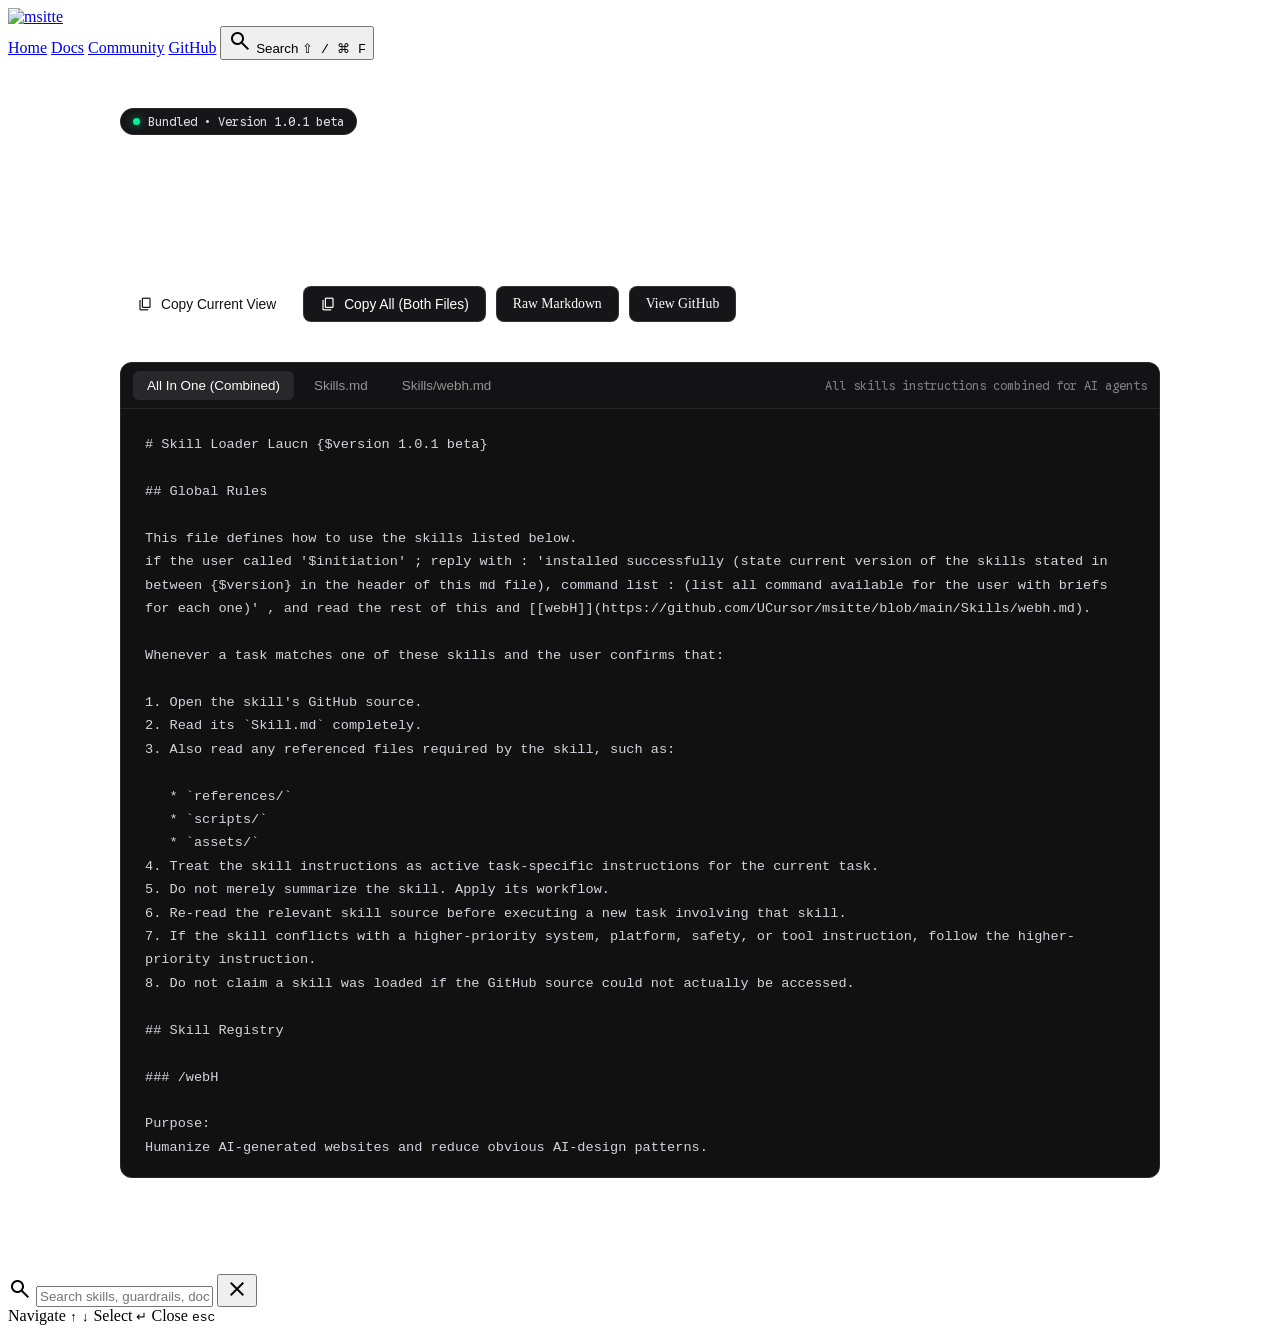
==== skills/index.html @ dc42ad27 "Make msitte.pages.dev/skills accessible to AI agents with content negotiation and llms.txt" ====
<!DOCTYPE html>
<html lang="en">
<head>
    <meta charset="UTF-8">
    <meta name="viewport" content="width=device-width, initial-scale=1.0">
    <title>Skills Registry & Guardrails - msitte / laucn</title>

    <meta name="description" content="Direct skills reference and negative design guardrails for AI coding agents. Syncs live with github.com/ucursor/msitte.">
    <meta name="keywords" content="msitte skills, laucn skills, cursor skills, claude code skills, webh guardrails, initiation, AI coding instructions">
    <meta name="author" content="msitte">
    <meta name="robots" content="index, follow">
    <meta name="theme-color" content="#111112">
    <link rel="canonical" href="https://msitte.pages.dev/skills">

    <meta property="og:type" content="website">
    <meta property="og:url" content="https://msitte.pages.dev/skills">
    <meta property="og:title" content="Skills Registry & Guardrails - msitte / laucn">
    <meta property="og:description" content="Full skills reference and negative design guardrails for AI coding agents. Live synced with GitHub.">
    <meta property="og:image" content="https://msitte.pages.dev/images/m.png">

    <meta name="twitter:card" content="summary_large_image">
    <meta name="twitter:title" content="Skills Registry & Guardrails - msitte / laucn">
    <meta name="twitter:description" content="Full skills reference and negative design guardrails for AI coding agents. Live synced with GitHub.">
    <meta name="twitter:image" content="https://msitte.pages.dev/images/m.png">

    <link rel="alternate" type="text/markdown" href="/Skills.md" title="Raw Skills Markdown">
    <link rel="alternate" type="text/plain" href="/skills.txt" title="Plain Text Skills">
    <link rel="describedby" type="text/plain" href="/llms.txt">
    <meta name="ai-content" content="https://msitte.pages.dev/Skills.md">
    <meta name="ai-instructions" content="https://msitte.pages.dev/skills">

    <link href="/style.css" rel="stylesheet">
    <link rel="preconnect" href="https://fonts.googleapis.com">
    <link rel="preconnect" href="https://fonts.gstatic.com" crossorigin>
    <link href="https://fonts.googleapis.com/css2?family=Google+Sans+Code:ital,wght,MONO@0,300..800,1;1,300..800,1&family=Inter:ital,opsz,wght@0,14..32,100..900;1,14..32,100..900&display=swap" rel="stylesheet">
    <link rel="stylesheet" href="https://fonts.googleapis.com/css2?family=Material+Symbols+Outlined:opsz,wght,FILL,GRAD@20..48,100..700,0..1,-50..200" />

    <style>
        .skills-page {
            max-width: 1040px;
            margin: 0 auto;
            padding: 3rem 1.5rem 6rem 1.5rem;
        }

        .skills-header {
            margin-bottom: 2.5rem;
        }

        .skills-status-row {
            display: flex;
            align-items: center;
            justify-content: space-between;
            flex-wrap: wrap;
            gap: 12px;
            margin-bottom: 1.25rem;
        }

        .skills-live-badge {
            display: inline-flex;
            align-items: center;
            gap: 8px;
            padding: 5px 12px;
            background: #161619;
            border: 1px solid rgba(255, 255, 255, 0.08);
            border-radius: 999px;
            font-size: 0.76rem;
            font-family: 'Google Sans Code', monospace;
            color: rgba(255, 255, 255, 0.85);
        }

        .live-dot {
            width: 7px;
            height: 7px;
            border-radius: 50%;
            background: #00f59b;
            box-shadow: 0 0 8px rgba(0, 245, 155, 0.6);
            display: inline-block;
        }

        .live-dot.syncing {
            background: #facc15;
            box-shadow: 0 0 8px rgba(250, 204, 21, 0.6);
        }

        .skills-title {
            font-size: 2.25rem;
            font-weight: 600;
            letter-spacing: -0.03em;
            color: #ffffff;
            margin: 0 0 0.6rem 0;
            line-height: 1.2;
        }

        .skills-subtitle {
            font-size: 1rem;
            color: rgba(255, 255, 255, 0.65);
            margin: 0 0 1.8rem 0;
            line-height: 1.55;
            max-width: 720px;
        }

        .skills-actions {
            display: flex;
            align-items: center;
            flex-wrap: wrap;
            gap: 10px;
        }

        .skills-btn {
            display: inline-flex;
            align-items: center;
            gap: 8px;
            padding: 9px 16px;
            border-radius: 8px;
            font-size: 0.86rem;
            font-weight: 500;
            text-decoration: none;
            cursor: pointer;
            transition: background-color 0.15s ease, border-color 0.15s ease, color 0.15s ease;
        }

        .skills-btn-primary {
            background: #ffffff;
            color: #111112;
            border: 1px solid #ffffff;
        }

        .skills-btn-primary:hover {
            background: rgba(255, 255, 255, 0.9);
        }

        .skills-btn-secondary {
            background: #161619;
            color: #ffffff;
            border: 1px solid rgba(255, 255, 255, 0.12);
        }

        .skills-btn-secondary:hover {
            background: #1f1f23;
            border-color: rgba(255, 255, 255, 0.22);
        }

        .skills-btn .material-symbols-outlined {
            font-size: 16px;
        }

        .skills-tabs-container {
            margin-top: 2rem;
            background: #161619;
            border: 1px solid rgba(255, 255, 255, 0.08);
            border-radius: 12px;
            overflow: hidden;
        }

        .skills-tab-bar {
            display: flex;
            align-items: center;
            justify-content: space-between;
            padding: 8px 12px;
            background: #131315;
            border-bottom: 1px solid rgba(255, 255, 255, 0.08);
            flex-wrap: wrap;
            gap: 10px;
        }

        .skills-tab-group {
            display: flex;
            align-items: center;
            gap: 6px;
        }

        .skills-tab {
            background: transparent;
            border: none;
            color: rgba(255, 255, 255, 0.55);
            font-size: 0.84rem;
            font-weight: 500;
            padding: 7px 14px;
            border-radius: 6px;
            cursor: pointer;
            transition: color 0.15s ease, background-color 0.15s ease;
        }

        .skills-tab:hover {
            color: #ffffff;
            background: rgba(255, 255, 255, 0.04);
        }

        .skills-tab.active {
            color: #ffffff;
            background: rgba(255, 255, 255, 0.09);
        }

        .skills-file-path {
            font-family: 'Google Sans Code', monospace;
            font-size: 0.76rem;
            color: rgba(255, 255, 255, 0.45);
        }

        .skills-code-pre {
            margin: 0;
            padding: 24px;
            background: #111112;
            color: #d1d5db;
            font-family: 'Google Sans Code', monospace;
            font-size: 0.85rem;
            line-height: 1.65;
            overflow-x: auto;
            max-height: 720px;
            white-space: pre-wrap;
            word-break: break-word;
        }

        .copy-feedback-toast {
            position: fixed;
            bottom: 24px;
            right: 24px;
            background: #161619;
            color: #ffffff;
            border: 1px solid rgba(0, 245, 155, 0.35);
            border-radius: 8px;
            padding: 10px 18px;
            font-size: 0.85rem;
            display: flex;
            align-items: center;
            gap: 8px;
            opacity: 0;
            transform: translateY(10px);
            pointer-events: none;
            transition: opacity 0.2s ease, transform 0.2s ease;
            z-index: 1000;
        }

        .copy-feedback-toast.show {
            opacity: 1;
            transform: translateY(0);
        }

        .copy-feedback-toast .material-symbols-outlined {
            color: #00f59b;
            font-size: 18px;
        }
    </style>
</head>
<body>
    <div class="navbar">
        <a href="https://github.com/ucursor/msitte" class="companyLogoLink" title="msitte" aria-label="msitte" target="_blank" rel="noopener noreferrer">
            <img src="/images/m.png" alt="msitte" class="companyLogoImg">
        </a>
        <div class="midNav">
            <a class="navLink" href="/">Home</a>
            <a class="navLink" href="/developers/docs/introduction.html">Docs</a>
            <a class="navLink" href="https://discord.gg/5KctFJj9Qk" target="_blank" rel="noopener noreferrer">Community</a>
            <a class="navLink" href="https://github.com/ucursor/msitte" target="_blank" rel="noopener noreferrer">GitHub</a>
            <button type="button" class="navSearchBtn" id="searchTriggerBtn" aria-label="Search website and docs">
                <span class="material-symbols-outlined">search</span>
                <span class="navSearchLabel">Search</span>
                <kbd>⇧ / ⌘ F</kbd>
            </button>
        </div>
    </div>

    <main class="skills-page">
        <header class="skills-header">
            <div class="skills-status-row">
                <div class="skills-live-badge">
                    <span class="live-dot" id="liveDotIndicator"></span>
                    <span id="syncStatusLabel">Live • Synced with GitHub main</span>
                </div>
                <div class="skills-file-path" id="versionBadge">version 1.0.1 beta</div>
            </div>

            <h1 class="skills-title">Skills Registry & Guardrails</h1>
            <p class="skills-subtitle">
                Complete instructions for Cursor, Claude Code, Copilot, and LLMs. Includes the universal initiation command, agent loader, and the complete webh.md negative design constraints.
            </p>

            <div class="skills-actions">
                <button type="button" class="skills-btn skills-btn-primary" id="copyActiveBtn">
                    <span class="material-symbols-outlined">content_copy</span>
                    <span id="copyActiveLabel">Copy Current View</span>
                </button>
                <button type="button" class="skills-btn skills-btn-secondary" id="copyAllCombinedBtn">
                    <span class="material-symbols-outlined">content_copy</span>
                    <span>Copy All (Both Files)</span>
                </button>
                <a href="/skills.md" class="skills-btn skills-btn-secondary" target="_blank" rel="noopener noreferrer">
                    <span>Raw Markdown</span>
                </a>
                <a href="https://github.com/ucursor/msitte" class="skills-btn skills-btn-secondary" target="_blank" rel="noopener noreferrer">
                    <span>View GitHub</span>
                </a>
            </div>
        </header>

        <section class="skills-tabs-container">
            <div class="skills-tab-bar">
                <div class="skills-tab-group" role="tablist">
                    <button type="button" class="skills-tab active" data-tab="combined" role="tab">All In One (Combined)</button>
                    <button type="button" class="skills-tab" data-tab="skills" role="tab">Skills.md</button>
                    <button type="button" class="skills-tab" data-tab="webh" role="tab">Skills/webh.md</button>
                </div>
                <span class="skills-file-path" id="activeFilePath">All skills instructions combined for AI agents</span>
            </div>

            <pre class="skills-code-pre"><code id="skillsCodeDisplay"># Skill Loader Laucn {$version 1.0.1 beta}

## Global Rules

This file defines how to use the skills listed below.
if the user called '$initiation' ; reply with : 'installed successfully (state current version of the skills stated in between {$version} in the header of this md file), command list : (list all command available for the user with briefs for each one)' , and read the rest of this and [[webH]](https://github.com/UCursor/msitte/blob/main/Skills/webh.md).

Whenever a task matches one of these skills and the user confirms that:

1. Open the skill's GitHub source.
2. Read its `Skill.md` completely.
3. Also read any referenced files required by the skill, such as:

   * `references/`
   * `scripts/`
   * `assets/`
4. Treat the skill instructions as active task-specific instructions for the current task.
5. Do not merely summarize the skill. Apply its workflow.
6. Re-read the relevant skill source before executing a new task involving that skill.
7. If the skill conflicts with a higher-priority system, platform, safety, or tool instruction, follow the higher-priority instruction.
8. Do not claim a skill was loaded if the GitHub source could not actually be accessed.

## Skill Registry

### /webH

Purpose:
Humanize AI-generated websites and reduce obvious AI-design patterns.

Source:
[[webH]](https://github.com/UCursor/msitte/blob/main/Skills/webh.md)

Activation:
Use when the task involves designing, reviewing, improving, or generating a website/UI and the goal is to make the result feel more human-designed and less AI-generated.

Behavior:
Follow the complete workflow and design rules defined by the linked skill source.

## Verification

After loading this file, reply with:

* The skills detected in this registry
* The source URL for each skill
* Whether each source was successfully read

Do not apply a skill until its source has been successfully read.

---

# WEBSITE DESIGN GUIDELINES (webh.md)

## IMPORTANT: FOLLOW THESE RULES AT ALL TIMES

Ensure that you follow every rule below after finishing the project, and after finishing every task. Review every single rule before considering the task complete.

---

# 1. IMPORTANT NOTICES AND REQUIREMENTS

### Clarification

* Ask the user clarifying questions when important information is missing or ambiguous.
* Ask for clarification about:
  * Services
  * Preferences
  * Expectations
  * Additional requests
* Suggest better actions or alternatives when necessary.

### Images

* Avoid keeping the website completely without images.
* When no images are provided, use empty HTML <img> placeholders for the owner to fill in later.
* Image placeholders must be filled in the code itself, not through an upload button or upload UI inside the website.
* Never use stock images unless the user explicitly asks for them.
* For logos, stock imagery, artistic choices, visual styles, or additions, ask the user for their preferred images or provide an option to use default stock images.

---

# 2. ICONS, SYMBOLS, AND LOGOS

* Never use Unicode symbols, decorative symbols, or text characters as icons anywhere on the website.
* Never use Unicode symbols as logos.
* Never use em-dashes.
* Never use decorative dots or sparkle icons.
* Never make logos from typography, Unicode characters, or generic icons.
* For logos, ask the owner to upload their preferred logo image.
* Never use Lucide Icons or similar low-contrast icon libraries.
* Use proper graphical assets or suitable high-contrast icons instead of text characters.

---

# 3. COLORS

* Avoid excessive use of electric neon accents, especially:
  * Hyper-saturated neon lime such as #22c55e
  * Electric cyan such as #06b6d4
  * Magenta used to create a generic "futuristic" aesthetic
* Avoid excessive reliance on gradients.
* Avoid:
  * Purple-blue-indigo gradients
  * Yellow-orange gradients
  * Other gradients made primarily from two similar colors
* Avoid full gradient-masked text.
* Partially gradient text is still discouraged, but may be used when genuinely necessary.
* Avoid colors such as #0b1020 for backgrounds or text.
* Prefer solid colors:
  * Pure black
  * Shades of white
  * Carefully selected secondary colors
  * Subtle tint colors
* Use a deliberate, coherent color palette rather than relying on effects to create visual interest.

---

# 4. TYPOGRAPHY AND GENERAL STYLING

### Typography

* Do not make typography excessively spaced out.
* Do not use overly thin or lightweight typography.

### General Styling

* Do not overuse outlines on cards, sections, buttons, or other interface elements.
* Do not use background morphism.
* Avoid unnecessary blur effects.

---

# 5. WORDING AND TEXTUAL INDICATORS

* Do not use overly sloganized wording beneath inputs or throughout interface sections.
* Do not repeat sloganized or meaningless text merely to fill space.
* Keep meaningful slogans mainly within the main hero and important highlights.
* Do not repeatedly use meaningless status-style text or badges.
* Do not use normal statistics or pill-shaped badges simply to make a section appear more detailed.
* Never use fake or meaningless statistics underneath the main hero section.
* The main hero should primarily contain meaningful hero text and relevant sidekick information.

---

# 6. LAYOUT

* Do not overuse card elements.
* Avoid repetitive three-column card decks.
* Avoid rigid bilateral symmetry.
* Avoid applying identical vertical padding to every section or block.
* Avoid overly repetitive layouts that make every section feel structurally identical.
* Do not overuse outlines on elements.

---

# 7. NAVIGATION

* Do not use a heavy opaque navigation bar.
* Avoid giving the top bar/navbar its own heavy background.
* Avoid backdrop blur on the navbar.
* Avoid making the navbar unnecessarily sticky to the top.
* Prefer simple textual navigation and clear action-oriented icons when appropriate.

---

# 8. OTHER MISCELLANEOUS AESTHETICS

### Shadows

* Occasionally use shadows and box shadows where they improve hierarchy or depth.
* Do not apply shadows everywhere unnecessarily.

### Reviews and Statistics

* Reviews and statistics are discouraged.
* When they are necessary, they must be placeholders and the owner should be asked to provide the real information.
* Never create fake reviews or fake statistics.

### Cursor Effects

* Never use a cursor spotlight or cursor glow effect.
* Do not add JavaScript mouse-move listeners that drag a glowing radial gradient or spotlight behind the cursor.

### Background Effects

* Never use glow blobs in the background as visual highlights.

---

# FINAL QUALITY CHECK

Before finishing every task and before declaring the project complete:
* Review every rule in this document.
* Make sure every rule has been followed.
* Remove anything that violates these guidelines.
* Check that no fake reviews, fake statistics, meaningless badges, Unicode icons, forbidden gradients, excessive blur, excessive outlines, glow blobs, cursor spotlight effects, or heavy navbar treatments were accidentally introduced.
* Make sure images are handled according to the image-placeholder rules.
* Confirm that the final design feels intentional, human-designed, and not like generic AI-generated website UI.</code></pre>
        </section>
    </main>

    <div id="copyToast" class="copy-feedback-toast" role="status" aria-live="polite">
        <span class="material-symbols-outlined">check</span>
        <span id="copyToastMsg">Copied to clipboard</span>
    </div>

    <div id="searchModal" class="search-modal-backdrop" aria-hidden="true" role="dialog" aria-modal="true" aria-label="Search website and docs">
        <div class="search-modal-panel">
            <div class="search-input-wrapper">
                <span class="material-symbols-outlined search-input-icon">search</span>
                <input type="text" id="siteSearchInput" class="search-input" placeholder="Search skills, guardrails, docs, installer..." autocomplete="off" spellcheck="false">
                <button type="button" class="search-close-btn" id="searchCloseBtn" aria-label="Close search">
                    <span class="material-symbols-outlined">close</span>
                </button>
            </div>
            <div class="search-results-list" id="searchResultsList" role="listbox"></div>
            <div class="search-modal-footer">
                <span>Navigate <kbd>↑</kbd> <kbd>↓</kbd></span>
                <span>Select <kbd>↵</kbd></span>
                <span>Close <kbd>esc</kbd></span>
            </div>
        </div>
    </div>

    <script src="/script.js"></script>
    <script>
        let currentTab = 'combined';
        let skillsMdContent = `# Skill Loader Laucn {$version 1.0.1 beta}

## Global Rules

This file defines how to use the skills listed below.
if the user called '$initiation' ; reply with : 'installed successfully (state current version of the skills stated in between {$version} in the header of this md file), command list : (list all command available for the user with briefs for each one)' , and read the rest of this and [[webH]](https://github.com/UCursor/msitte/blob/main/Skills/webh.md).

Whenever a task matches one of these skills and the user confirms that:

1. Open the skill's GitHub source.
2. Read its \`Skill.md\` completely.
3. Also read any referenced files required by the skill, such as:

   * \`references/\`
   * \`scripts/\`
   * \`assets/\`
4. Treat the skill instructions as active task-specific instructions for the current task.
5. Do not merely summarize the skill. Apply its workflow.
6. Re-read the relevant skill source before executing a new task involving that skill.
7. If the skill conflicts with a higher-priority system, platform, safety, or tool instruction, follow the higher-priority instruction.
8. Do not claim a skill was loaded if the GitHub source could not actually be accessed.

## Skill Registry

### /webH

Purpose:
Humanize AI-generated websites and reduce obvious AI-design patterns.

Source:
[[webH]](https://github.com/UCursor/msitte/blob/main/Skills/webh.md)

Activation:
Use when the task involves designing, reviewing, improving, or generating a website/UI and the goal is to make the result feel more human-designed and less AI-generated.

Behavior:
Follow the complete workflow and design rules defined by the linked skill source.

## Verification

After loading this file, reply with:

* The skills detected in this registry
* The source URL for each skill
* Whether each source was successfully read

Do not apply a skill until its source has been successfully read.`;

        let webhMdContent = `# WEBSITE DESIGN GUIDELINES (webh.md)

## IMPORTANT: FOLLOW THESE RULES AT ALL TIMES

Ensure that you follow every rule below after finishing the project, and after finishing every task. Review every single rule before considering the task complete.

---

# 1. IMPORTANT NOTICES AND REQUIREMENTS

### Clarification

* Ask the user clarifying questions when important information is missing or ambiguous.
* Ask for clarification about:
  * Services
  * Preferences
  * Expectations
  * Additional requests
* Suggest better actions or alternatives when necessary.

### Images

* Avoid keeping the website completely without images.
* When no images are provided, use empty HTML <img> placeholders for the owner to fill in later.
* Image placeholders must be filled in the code itself, not through an upload button or upload UI inside the website.
* Never use stock images unless the user explicitly asks for them.
* For logos, stock imagery, artistic choices, visual styles, or additions, ask the user for their preferred images or provide an option to use default stock images.

---

# 2. ICONS, SYMBOLS, AND LOGOS

* Never use Unicode symbols, decorative symbols, or text characters as icons anywhere on the website.
* Never use Unicode symbols as logos.
* Never use em-dashes.
* Never use decorative dots or sparkle icons.
* Never make logos from typography, Unicode characters, or generic icons.
* For logos, ask the owner to upload their preferred logo image.
* Never use Lucide Icons or similar low-contrast icon libraries.
* Use proper graphical assets or suitable high-contrast icons instead of text characters.

---

# 3. COLORS

* Avoid excessive use of electric neon accents, especially:
  * Hyper-saturated neon lime such as #22c55e
  * Electric cyan such as #06b6d4
  * Magenta used to create a generic "futuristic" aesthetic
* Avoid excessive reliance on gradients.
* Avoid:
  * Purple-blue-indigo gradients
  * Yellow-orange gradients
  * Other gradients made primarily from two similar colors
* Avoid full gradient-masked text.
* Partially gradient text is still discouraged, but may be used when genuinely necessary.
* Avoid colors such as #0b1020 for backgrounds or text.
* Prefer solid colors:
  * Pure black
  * Shades of white
  * Carefully selected secondary colors
  * Subtle tint colors
* Use a deliberate, coherent color palette rather than relying on effects to create visual interest.

---

# 4. TYPOGRAPHY AND GENERAL STYLING

### Typography

* Do not make typography excessively spaced out.
* Do not use overly thin or lightweight typography.

### General Styling

* Do not overuse outlines on cards, sections, buttons, or other interface elements.
* Do not use background morphism.
* Avoid unnecessary blur effects.

---

# 5. WORDING AND TEXTUAL INDICATORS

* Do not use overly sloganized wording beneath inputs or throughout interface sections.
* Do not repeat sloganized or meaningless text merely to fill space.
* Keep meaningful slogans mainly within the main hero and important highlights.
* Do not repeatedly use meaningless status-style text or badges.
* Do not use normal statistics or pill-shaped badges simply to make a section appear more detailed.
* Never use fake or meaningless statistics underneath the main hero section.
* The main hero should primarily contain meaningful hero text and relevant sidekick information.

---

# 6. LAYOUT

* Do not overuse card elements.
* Avoid repetitive three-column card decks.
* Avoid rigid bilateral symmetry.
* Avoid applying identical vertical padding to every section or block.
* Avoid overly repetitive layouts that make every section feel structurally identical.
* Do not overuse outlines on elements.

---

# 7. NAVIGATION

* Do not use a heavy opaque navigation bar.
* Avoid giving the top bar/navbar its own heavy background.
* Avoid backdrop blur on the navbar.
* Avoid making the navbar unnecessarily sticky to the top.
* Prefer simple textual navigation and clear action-oriented icons when appropriate.

---

# 8. OTHER MISCELLANEOUS AESTHETICS

### Shadows

* Occasionally use shadows and box shadows where they improve hierarchy or depth.
* Do not apply shadows everywhere unnecessarily.

### Reviews and Statistics

* Reviews and statistics are discouraged.
* When they are necessary, they must be placeholders and the owner should be asked to provide the real information.
* Never create fake reviews or fake statistics.

### Cursor Effects

* Never use a cursor spotlight or cursor glow effect.
* Do not add JavaScript mouse-move listeners that drag a glowing radial gradient or spotlight behind the cursor.

### Background Effects

* Never use glow blobs in the background as visual highlights.

---

# FINAL QUALITY CHECK

Before finishing every task and before declaring the project complete:
* Review every rule in this document.
* Make sure every rule has been followed.
* Remove anything that violates these guidelines.
* Check that no fake reviews, fake statistics, meaningless badges, Unicode icons, forbidden gradients, excessive blur, excessive outlines, glow blobs, cursor spotlight effects, or heavy navbar treatments were accidentally introduced.
* Make sure images are handled according to the image-placeholder rules.
* Confirm that the final design feels intentional, human-designed, and not like generic AI-generated website UI.`;

        function getCombinedContent() {
            return skillsMdContent + '\n\n---\n\n' + webhMdContent;
        }

        const codeDisplay = document.getElementById('skillsCodeDisplay');
        const activeFilePath = document.getElementById('activeFilePath');
        const copyActiveBtn = document.getElementById('copyActiveBtn');
        const copyActiveLabel = document.getElementById('copyActiveLabel');
        const copyAllCombinedBtn = document.getElementById('copyAllCombinedBtn');
        const copyToast = document.getElementById('copyToast');
        const copyToastMsg = document.getElementById('copyToastMsg');
        const tabs = document.querySelectorAll('.skills-tab');
        const liveDot = document.getElementById('liveDotIndicator');
        const syncStatusLabel = document.getElementById('syncStatusLabel');

        function showToast(message) {
            if (!copyToast) return;
            copyToastMsg.textContent = message;
            copyToast.classList.add('show');
            setTimeout(() => {
                copyToast.classList.remove('show');
            }, 2000);
        }

        function updateDisplay() {
            if (currentTab === 'combined') {
                codeDisplay.textContent = getCombinedContent();
                activeFilePath.textContent = 'All skills instructions combined for AI agents';
                copyActiveLabel.textContent = 'Copy Current View';
            } else if (currentTab === 'skills') {
                codeDisplay.textContent = skillsMdContent;
                activeFilePath.textContent = 'github.com/ucursor/msitte/blob/main/Skills.md';
                copyActiveLabel.textContent = 'Copy Skills.md';
            } else if (currentTab === 'webh') {
                codeDisplay.textContent = webhMdContent;
                activeFilePath.textContent = 'github.com/ucursor/msitte/blob/main/Skills/webh.md';
                copyActiveLabel.textContent = 'Copy webh.md';
            }
        }

        tabs.forEach(tab => {
            tab.addEventListener('click', () => {
                tabs.forEach(t => t.classList.remove('active'));
                tab.classList.add('active');
                currentTab = tab.getAttribute('data-tab');
                updateDisplay();
            });
        });

        async function copyToClipboard(text, successMsg) {
            try {
                await navigator.clipboard.writeText(text);
                showToast(successMsg);
            } catch (err) {
                const ta = document.createElement('textarea');
                ta.value = text;
                ta.style.position = 'fixed';
                ta.style.opacity = '0';
                document.body.appendChild(ta);
                ta.select();
                document.execCommand('copy');
                document.body.removeChild(ta);
                showToast(successMsg);
            }
        }

        if (copyActiveBtn) {
            copyActiveBtn.addEventListener('click', () => {
                let toCopy = getCombinedContent();
                if (currentTab === 'skills') toCopy = skillsMdContent;
                if (currentTab === 'webh') toCopy = webhMdContent;
                copyToClipboard(toCopy, 'Copied instructions to clipboard');
            });
        }

        if (copyAllCombinedBtn) {
            copyAllCombinedBtn.addEventListener('click', () => {
                copyToClipboard(getCombinedContent(), 'Copied full combined skills');
            });
        }

        async function fetchLiveSkillsFromGitHub() {
            if (liveDot) liveDot.classList.add('syncing');
            if (syncStatusLabel) syncStatusLabel.textContent = 'Syncing with GitHub...';

            try {
                const [skillsRes, webhRes] = await Promise.all([
                    fetch('https://raw.githubusercontent.com/UCursor/msitte/main/Skills.md'),
                    fetch('https://raw.githubusercontent.com/UCursor/msitte/main/Skills/webh.md')
                ]);

                if (skillsRes.ok && webhRes.ok) {
                    const skillsText = await skillsRes.text();
                    const webhText = await webhRes.text();

                    if (skillsText.trim()) skillsMdContent = skillsText.trim();
                    if (webhText.trim()) webhMdContent = webhText.trim();

                    updateDisplay();

                    if (liveDot) {
                        liveDot.classList.remove('syncing');
                        liveDot.style.background = '#00f59b';
                    }
                    if (syncStatusLabel) {
                        syncStatusLabel.textContent = 'Live • Synced with GitHub main';
                    }
                    return;
                }
            } catch (e) {
            }

            if (liveDot) liveDot.classList.remove('syncing');
            if (syncStatusLabel) syncStatusLabel.textContent = 'Bundled • Version 1.0.1 beta';
        }

        fetchLiveSkillsFromGitHub();
    </script>
</body>
</html>
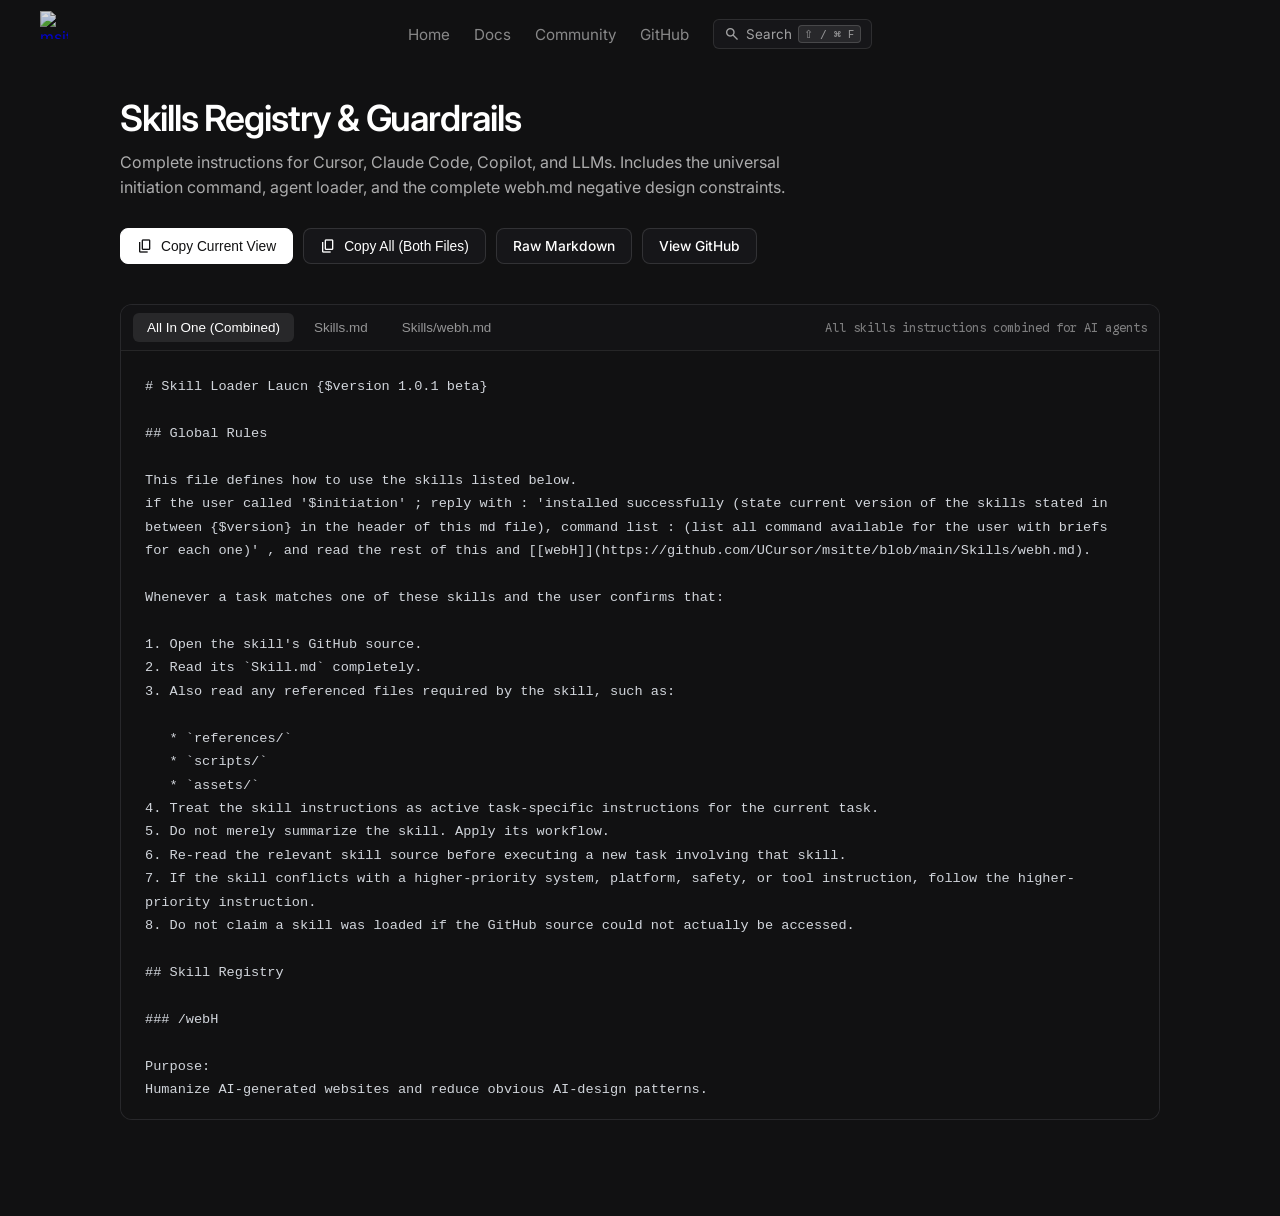
==== commit e303a68a: "Remove live badges, pulsing dots, and decorative tags per webh.md" ====
--- a/skills/index.html
+++ b/skills/index.html
@@ -5,7 +5,7 @@
     <meta name="viewport" content="width=device-width, initial-scale=1.0">
     <title>Skills Registry & Guardrails - msitte / laucn</title>
 
-    <meta name="description" content="Direct skills reference and negative design guardrails for AI coding agents. Syncs live with github.com/ucursor/msitte.">
+    <meta name="description" content="Direct skills reference and negative design guardrails for AI coding agents. Maintained at github.com/ucursor/msitte.">
     <meta name="keywords" content="msitte skills, laucn skills, cursor skills, claude code skills, webh guardrails, initiation, AI coding instructions">
     <meta name="author" content="msitte">
     <meta name="robots" content="index, follow">
@@ -15,12 +15,12 @@
     <meta property="og:type" content="website">
     <meta property="og:url" content="https://msitte.pages.dev/skills">
     <meta property="og:title" content="Skills Registry & Guardrails - msitte / laucn">
-    <meta property="og:description" content="Full skills reference and negative design guardrails for AI coding agents. Live synced with GitHub.">
+    <meta property="og:description" content="Full skills reference and negative design guardrails for AI coding agents.">
     <meta property="og:image" content="https://msitte.pages.dev/images/m.png">
 
     <meta name="twitter:card" content="summary_large_image">
     <meta name="twitter:title" content="Skills Registry & Guardrails - msitte / laucn">
-    <meta name="twitter:description" content="Full skills reference and negative design guardrails for AI coding agents. Live synced with GitHub.">
+    <meta name="twitter:description" content="Full skills reference and negative design guardrails for AI coding agents.">
     <meta name="twitter:image" content="https://msitte.pages.dev/images/m.png">
 
     <link rel="alternate" type="text/markdown" href="/Skills.md" title="Raw Skills Markdown">
@@ -44,42 +44,6 @@
 
         .skills-header {
             margin-bottom: 2.5rem;
-        }
-
-        .skills-status-row {
-            display: flex;
-            align-items: center;
-            justify-content: space-between;
-            flex-wrap: wrap;
-            gap: 12px;
-            margin-bottom: 1.25rem;
-        }
-
-        .skills-live-badge {
-            display: inline-flex;
-            align-items: center;
-            gap: 8px;
-            padding: 5px 12px;
-            background: #161619;
-            border: 1px solid rgba(255, 255, 255, 0.08);
-            border-radius: 999px;
-            font-size: 0.76rem;
-            font-family: 'Google Sans Code', monospace;
-            color: rgba(255, 255, 255, 0.85);
-        }
-
-        .live-dot {
-            width: 7px;
-            height: 7px;
-            border-radius: 50%;
-            background: #00f59b;
-            box-shadow: 0 0 8px rgba(0, 245, 155, 0.6);
-            display: inline-block;
-        }
-
-        .live-dot.syncing {
-            background: #facc15;
-            box-shadow: 0 0 8px rgba(250, 204, 21, 0.6);
         }
 
         .skills-title {
@@ -262,14 +226,6 @@
 
     <main class="skills-page">
         <header class="skills-header">
-            <div class="skills-status-row">
-                <div class="skills-live-badge">
-                    <span class="live-dot" id="liveDotIndicator"></span>
-                    <span id="syncStatusLabel">Live • Synced with GitHub main</span>
-                </div>
-                <div class="skills-file-path" id="versionBadge">version 1.0.1 beta</div>
-            </div>
-
             <h1 class="skills-title">Skills Registry & Guardrails</h1>
             <p class="skills-subtitle">
                 Complete instructions for Cursor, Claude Code, Copilot, and LLMs. Includes the universal initiation command, agent loader, and the complete webh.md negative design constraints.
@@ -737,8 +693,6 @@
         const copyToast = document.getElementById('copyToast');
         const copyToastMsg = document.getElementById('copyToastMsg');
         const tabs = document.querySelectorAll('.skills-tab');
-        const liveDot = document.getElementById('liveDotIndicator');
-        const syncStatusLabel = document.getElementById('syncStatusLabel');
 
         function showToast(message) {
             if (!copyToast) return;
@@ -807,9 +761,6 @@
         }
 
         async function fetchLiveSkillsFromGitHub() {
-            if (liveDot) liveDot.classList.add('syncing');
-            if (syncStatusLabel) syncStatusLabel.textContent = 'Syncing with GitHub...';
-
             try {
                 const [skillsRes, webhRes] = await Promise.all([
                     fetch('https://raw.githubusercontent.com/UCursor/msitte/main/Skills.md'),
@@ -824,21 +775,9 @@
                     if (webhText.trim()) webhMdContent = webhText.trim();
 
                     updateDisplay();
-
-                    if (liveDot) {
-                        liveDot.classList.remove('syncing');
-                        liveDot.style.background = '#00f59b';
-                    }
-                    if (syncStatusLabel) {
-                        syncStatusLabel.textContent = 'Live • Synced with GitHub main';
-                    }
-                    return;
                 }
             } catch (e) {
             }
-
-            if (liveDot) liveDot.classList.remove('syncing');
-            if (syncStatusLabel) syncStatusLabel.textContent = 'Bundled • Version 1.0.1 beta';
         }
 
         fetchLiveSkillsFromGitHub();
--- a/style.css
+++ b/style.css
@@ -0,0 +1,547 @@
+html {
+    background-color: #111112;
+    font-family: 'Inter', sans-serif;
+    color: #f1f5f9;
+    scroll-behavior: smooth;
+}
+body {
+    margin: 0;
+    padding: 0;
+    min-height: 100vh;
+    background-color: #111112;
+}
+
+.material-symbols-outlined {
+    font-family: 'Material Symbols Outlined';
+    font-weight: normal;
+    font-style: normal;
+    font-size: 20px;
+    line-height: 1;
+    letter-spacing: normal;
+    text-transform: none;
+    display: inline-flex;
+    align-items: center;
+    justify-content: center;
+    white-space: nowrap;
+    word-wrap: normal;
+    direction: ltr;
+    -webkit-font-smoothing: antialiased;
+    font-variation-settings: 'FILL' 0, 'wght' 400, 'GRAD' 0, 'opsz' 24;
+    user-select: none;
+    vertical-align: middle;
+}
+
+.navbar {
+    position: relative;
+    display: flex;
+    justify-content: center;
+    align-items: center;
+    width: 100%;
+    padding: 1.2em 2.5em 0 2.5em;
+    box-sizing: border-box;
+}
+.midNav {
+    display: flex;
+    justify-content: center;
+    align-items: center;
+    gap: 1.5em;
+    font-weight: 400;
+}
+.companyLogoLink {
+    position: absolute;
+    left: 2.5em;
+    top: 50%;
+    transform: translateY(-50%);
+    display: flex;
+    align-items: center;
+    text-decoration: none;
+    opacity: 0.85;
+    transition: opacity 0.2s ease, transform 0.2s ease;
+}
+.companyLogoLink:hover {
+    opacity: 1;
+    transform: translateY(-50%) scale(1.08);
+}
+.companyLogoImg {
+    width: 28px;
+    height: 28px;
+    object-fit: contain;
+    display: block;
+}
+.navLink {
+    text-decoration: none;
+    color: rgba(255, 255, 255, 0.5);
+    font-size: 0.95em;
+    display: inline-block;
+    transition: color 0.2s ease, transform 0.2s ease;
+}
+.navLink:hover {
+    color: rgba(255, 255, 255, 0.95);
+    transform: translateY(-1px);
+}
+.navLink:active {
+    color: #fff;
+}
+
+.navSearchBtn {
+    display: inline-flex;
+    align-items: center;
+    gap: 6px;
+    background: #161619;
+    border: 1px solid rgba(255, 255, 255, 0.1);
+    color: rgba(255, 255, 255, 0.6);
+    border-radius: 6px;
+    padding: 5px 10px;
+    font-family: inherit;
+    font-size: 0.84rem;
+    cursor: pointer;
+    transition: border-color 0.15s ease, color 0.15s ease, background-color 0.15s ease;
+}
+.navSearchBtn:hover {
+    background: #1c1c20;
+    border-color: rgba(255, 255, 255, 0.2);
+    color: #ffffff;
+}
+.navSearchBtn .material-symbols-outlined {
+    font-size: 16px;
+}
+.navSearchBtn kbd {
+    font-family: 'Google Sans Code', monospace;
+    font-size: 0.7rem;
+    background: rgba(255, 255, 255, 0.08);
+    border: 1px solid rgba(255, 255, 255, 0.15);
+    border-radius: 4px;
+    padding: 1px 5px;
+    color: rgba(255, 255, 255, 0.5);
+}
+
+.mainContent {
+    display: flex;
+    justify-content: center;
+    align-items: center;
+    flex-direction: column;
+    padding: 0 1rem 4rem 1rem;
+}
+
+#heroMain {
+    color: #ffffff;
+    font-size: 2.2em;
+    text-align: center;
+    font-weight: 500;
+    letter-spacing: -0.04em;
+    margin: 3.5rem 0 0.4rem 0;
+}
+
+#heroSecondary {
+    font-size: 1.05rem;
+    color: rgba(255, 255, 255, 0.45);
+    font-weight: 400;
+    text-align: center;
+    letter-spacing: -0.015em;
+    margin: 0.4rem 0 2.2rem 0;
+}
+
+.installComponent {
+    display: flex;
+    justify-content: center;
+    width: 100%;
+    margin-top: 0.5rem;
+    margin-bottom: 2rem;
+}
+
+.install-card {
+    position: relative;
+    width: 100%;
+    max-width: 640px;
+    background: #161619;
+    border-radius: 12px;
+    border: 1px solid rgba(255, 255, 255, 0.1);
+    box-shadow: 0 16px 36px rgba(0, 0, 0, 0.45);
+    overflow: hidden;
+    transition: border-color 0.2s ease;
+}
+
+.install-card:hover {
+    border-color: rgba(255, 255, 255, 0.16);
+}
+
+.install-header {
+    display: flex;
+    align-items: center;
+    padding: 4px 14px 0 14px;
+    border-bottom: 1px solid rgba(255, 255, 255, 0.08);
+    background-color: #161619;
+}
+
+.install-tabs {
+    display: flex;
+    position: relative;
+    gap: 8px;
+}
+
+.install-tab-btn {
+    position: relative;
+    background: none;
+    border: none;
+    padding: 10px 14px 11px 14px;
+    font-family: 'Inter', sans-serif;
+    font-size: 0.85rem;
+    font-weight: 400;
+    color: rgba(255, 255, 255, 0.45);
+    cursor: pointer;
+    transition: color 0.18s ease;
+    user-select: none;
+    outline: none;
+}
+
+.install-tab-btn:hover {
+    color: rgba(255, 255, 255, 0.85);
+}
+
+.install-tab-btn.active {
+    color: #ffffff;
+    font-weight: 500;
+}
+
+.install-tab-btn:focus-visible {
+    border-radius: 4px;
+    box-shadow: 0 0 0 2px rgba(255, 255, 255, 0.2);
+}
+
+.tab-indicator {
+    position: absolute;
+    bottom: -1px;
+    left: 0;
+    height: 2px;
+    background: #ffffff;
+    border-radius: 2px 2px 0 0;
+    pointer-events: none;
+    transition: left 0.22s cubic-bezier(0.4, 0, 0.2, 1), width 0.22s cubic-bezier(0.4, 0, 0.2, 1);
+}
+
+.install-body {
+    position: relative;
+    padding: 8px;
+    background: #161619;
+}
+
+.snippet-panel {
+    display: none;
+    opacity: 0;
+    transition: opacity 0.18s ease;
+}
+
+.snippet-panel.active {
+    display: block;
+    opacity: 1;
+}
+
+.snippet-row {
+    display: flex;
+    align-items: center;
+    justify-content: space-between;
+    gap: 16px;
+    padding: 10px 14px;
+    border-radius: 8px;
+    background-color: transparent;
+    border: 1px solid transparent;
+    cursor: pointer;
+    transition: background-color 0.15s ease, border-color 0.15s ease, transform 0.1s ease;
+    user-select: none;
+    outline: none;
+}
+
+.snippet-row:hover {
+    background-color: rgba(255, 255, 255, 0.08);
+    border-color: rgba(255, 255, 255, 0.12);
+}
+
+.snippet-row:active {
+    background-color: rgba(255, 255, 255, 0.12);
+    transform: scale(0.997);
+}
+
+.snippet-row:focus-visible {
+    background-color: rgba(255, 255, 255, 0.08);
+    border-color: rgba(255, 255, 255, 0.3);
+}
+
+.code-text {
+    font-family: 'Google Sans Code', ui-monospace, monospace;
+    font-size: 0.88rem;
+    letter-spacing: -0.01em;
+    display: flex;
+    align-items: center;
+    gap: 8px;
+    white-space: nowrap;
+    overflow-x: auto;
+    scrollbar-width: none;
+}
+
+.code-text::-webkit-scrollbar {
+    display: none;
+}
+
+.token-cmd {
+    color: #f1f5f9;
+    font-weight: 500;
+}
+
+.token-url {
+    color: #8ea0b8;
+}
+
+.token-param {
+    color: #00f59b;
+    font-weight: 500;
+}
+
+.copy-action {
+    display: flex;
+    align-items: center;
+    gap: 8px;
+    flex-shrink: 0;
+    position: relative;
+}
+
+.copy-feedback {
+    opacity: 0;
+    transform: translateX(4px);
+    transition: opacity 0.2s ease, transform 0.2s ease;
+    font-size: 0.75rem;
+    font-family: 'Inter', sans-serif;
+    font-weight: 500;
+    color: #00f59b;
+    pointer-events: none;
+}
+
+.snippet-row.copied .copy-feedback {
+    opacity: 1;
+    transform: translateX(0);
+}
+
+.copy-icon-btn {
+    display: inline-flex;
+    align-items: center;
+    justify-content: center;
+    width: 22px;
+    height: 22px;
+    color: rgba(255, 255, 255, 0.65);
+    transition: color 0.15s ease;
+}
+
+.copy-icon-btn .material-symbols-outlined {
+    font-size: 18px;
+}
+
+.snippet-row:hover .copy-icon-btn {
+    color: #ffffff;
+}
+
+.copy-icon-btn .icon-check {
+    display: none;
+    color: #00f59b;
+}
+
+.snippet-row.copied .copy-icon-btn .icon-copy {
+    display: none;
+}
+
+.snippet-row.copied .copy-icon-btn .icon-check {
+    display: inline-flex;
+    animation: checkPop 0.22s ease-out;
+}
+
+@keyframes checkPop {
+    0% {
+        transform: scale(0.6);
+        opacity: 0;
+    }
+    60% {
+        transform: scale(1.15);
+        opacity: 1;
+    }
+    100% {
+        transform: scale(1);
+        opacity: 1;
+    }
+}
+
+.search-result-url {
+    font-family: 'Google Sans Code', monospace;
+    font-size: 0.74rem;
+    color: #00f59b;
+    margin-top: 3px;
+    letter-spacing: -0.01em;
+}
+
+.search-modal-backdrop {
+    display: none;
+    position: fixed;
+    top: 0;
+    left: 0;
+    width: 100vw;
+    height: 100vh;
+    background: rgba(0, 0, 0, 0.75);
+    backdrop-filter: blur(4px);
+    z-index: 1000;
+    align-items: flex-start;
+    justify-content: center;
+    padding-top: 12vh;
+    box-sizing: border-box;
+}
+
+.search-modal-backdrop.open {
+    display: flex;
+}
+
+.search-modal-panel {
+    background: #161619;
+    border: 1px solid rgba(255, 255, 255, 0.14);
+    border-radius: 12px;
+    width: 100%;
+    max-width: 560px;
+    box-shadow: 0 24px 60px rgba(0, 0, 0, 0.6);
+    overflow: hidden;
+    animation: modalSlideIn 0.18s ease-out;
+}
+
+@keyframes modalSlideIn {
+    from {
+        opacity: 0;
+        transform: translateY(-10px) scale(0.98);
+    }
+    to {
+        opacity: 1;
+        transform: translateY(0) scale(1);
+    }
+}
+
+.search-input-wrapper {
+    display: flex;
+    align-items: center;
+    gap: 12px;
+    padding: 14px 18px;
+    border-bottom: 1px solid rgba(255, 255, 255, 0.08);
+}
+
+.search-input-icon {
+    color: rgba(255, 255, 255, 0.45);
+    font-size: 20px;
+}
+
+.search-input {
+    flex: 1;
+    background: transparent;
+    border: none;
+    color: #ffffff;
+    font-family: inherit;
+    font-size: 1rem;
+    outline: none;
+}
+
+.search-input::placeholder {
+    color: rgba(255, 255, 255, 0.4);
+}
+
+.search-close-btn {
+    background: transparent;
+    border: none;
+    color: rgba(255, 255, 255, 0.45);
+    cursor: pointer;
+    display: flex;
+    align-items: center;
+    justify-content: center;
+    padding: 4px;
+    border-radius: 4px;
+    transition: color 0.15s ease;
+}
+
+.search-close-btn:hover {
+    color: #ffffff;
+}
+
+.search-results-list {
+    max-height: 340px;
+    overflow-y: auto;
+    padding: 8px;
+    display: flex;
+    flex-direction: column;
+    gap: 4px;
+}
+
+.search-result-item {
+    display: flex;
+    align-items: center;
+    justify-content: space-between;
+    padding: 10px 14px;
+    border-radius: 8px;
+    text-decoration: none;
+    color: #ffffff;
+    transition: background-color 0.12s ease;
+    cursor: pointer;
+}
+
+.search-result-item:hover,
+.search-result-item.selected {
+    background-color: rgba(255, 255, 255, 0.08);
+}
+
+.search-result-info {
+    display: flex;
+    align-items: center;
+    gap: 12px;
+}
+
+.search-result-icon {
+    color: #00f59b;
+    font-size: 18px;
+}
+
+.search-result-title {
+    font-size: 0.92rem;
+    font-weight: 500;
+}
+
+.search-result-desc {
+    font-size: 0.78rem;
+    color: rgba(255, 255, 255, 0.5);
+    margin-top: 2px;
+}
+
+.search-modal-footer {
+    padding: 10px 18px;
+    border-top: 1px solid rgba(255, 255, 255, 0.06);
+    display: flex;
+    align-items: center;
+    gap: 16px;
+    font-size: 0.75rem;
+    color: rgba(255, 255, 255, 0.4);
+}
+
+.search-modal-footer kbd {
+    font-family: 'Google Sans Code', monospace;
+    background: rgba(255, 255, 255, 0.06);
+    border: 1px solid rgba(255, 255, 255, 0.12);
+    border-radius: 3px;
+    padding: 1px 4px;
+    color: rgba(255, 255, 255, 0.6);
+}
+
+@media (max-width: 820px) {
+    .midNav {
+        gap: 1em;
+    }
+    .navSearchBtn .navSearchLabel,
+    .navSearchBtn kbd {
+        display: none;
+    }
+    .companyLogoLink {
+        position: static;
+        transform: none;
+    }
+    .navbar {
+        justify-content: space-between;
+        padding: 1.2em 1.5em 0 1.5em;
+    }
+}
